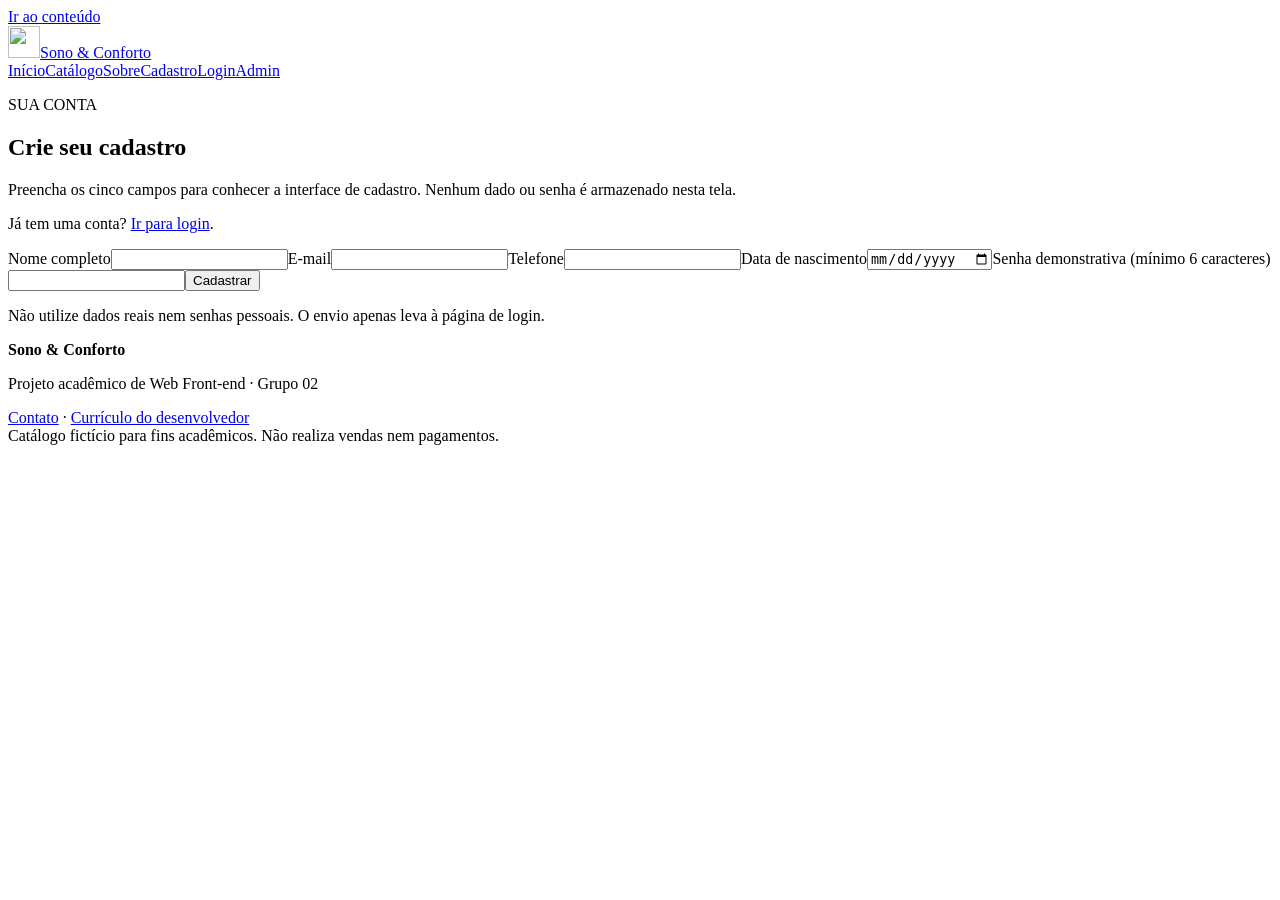
==== cadastro.html @ 830e0889 "Add files via upload envio inicial do projeto Sono & Conforto" ====
<!doctype html>
<html lang="pt-BR">
<head>
  <meta charset="utf-8">
  <meta name="viewport" content="width=device-width, initial-scale=1">
  <meta name="description" content="Sono &amp; Conforto — catálogo demonstrativo de colchões.">
  <title>Cadastro | Sono &amp; Conforto</title>
  <link rel="icon" href="img/moon.svg" type="image/svg+xml">
  <link rel="stylesheet" href="css/style.css">
  
</head>
<body>
  <a class="skip" href="#conteudo">Ir ao conteúdo</a>
  <header class="site-header"><div class="wrap header-inner">
    <a class="brand" href="index.html"><img src="img/moon.svg" width="32" height="32" alt="">Sono &amp; Conforto</a>
    <nav aria-label="Menu principal"><a href="index.html">Início</a><a href="index.html#catalogo">Catálogo</a><a href="index.html#sobre">Sobre</a><a href="cadastro.html" aria-current="page">Cadastro</a><a href="login.html">Login</a><a href="admin.html">Admin</a></nav>
  </div></header>
  <main id="conteudo"><section class="wrap form-layout"><div class="form-intro"><p class="eyebrow">SUA CONTA</p><h1>Crie seu cadastro</h1><p>Preencha os cinco campos para conhecer a interface de cadastro. Nenhum dado ou senha é armazenado nesta tela.</p><p>Já tem uma conta? <a href="login.html">Ir para login</a>.</p></div><div class="panel"><form id="cadastro-form" action="login.html" method="get"><label for="nome">Nome completo</label><input id="nome" type="text" autocomplete="name" required maxlength="100"><label for="email">E-mail</label><input id="email" type="email" autocomplete="email" required maxlength="254"><label for="telefone">Telefone</label><input id="telefone" type="tel" autocomplete="tel" required maxlength="25"><label for="nascimento">Data de nascimento</label><input id="nascimento" type="date" autocomplete="bday" required><label for="senha">Senha demonstrativa (mínimo 6 caracteres)</label><input id="senha" type="password" autocomplete="new-password" required minlength="6"><button class="button" type="submit">Cadastrar</button><p class="small">Não utilize dados reais nem senhas pessoais. O envio apenas leva à página de login.</p></form></div></section></main>
  <footer class="site-footer"><div class="wrap footer-inner"><div><strong>Sono &amp; Conforto</strong><p>Projeto acadêmico de Web Front-end · Grupo 02</p></div><div><a href="index.html#contato">Contato</a> · <a href="curriculo.html">Currículo do desenvolvedor</a></div></div><div class="wrap footer-note">Catálogo fictício para fins acadêmicos. Não realiza vendas nem pagamentos.</div></footer>
</body>
</html>
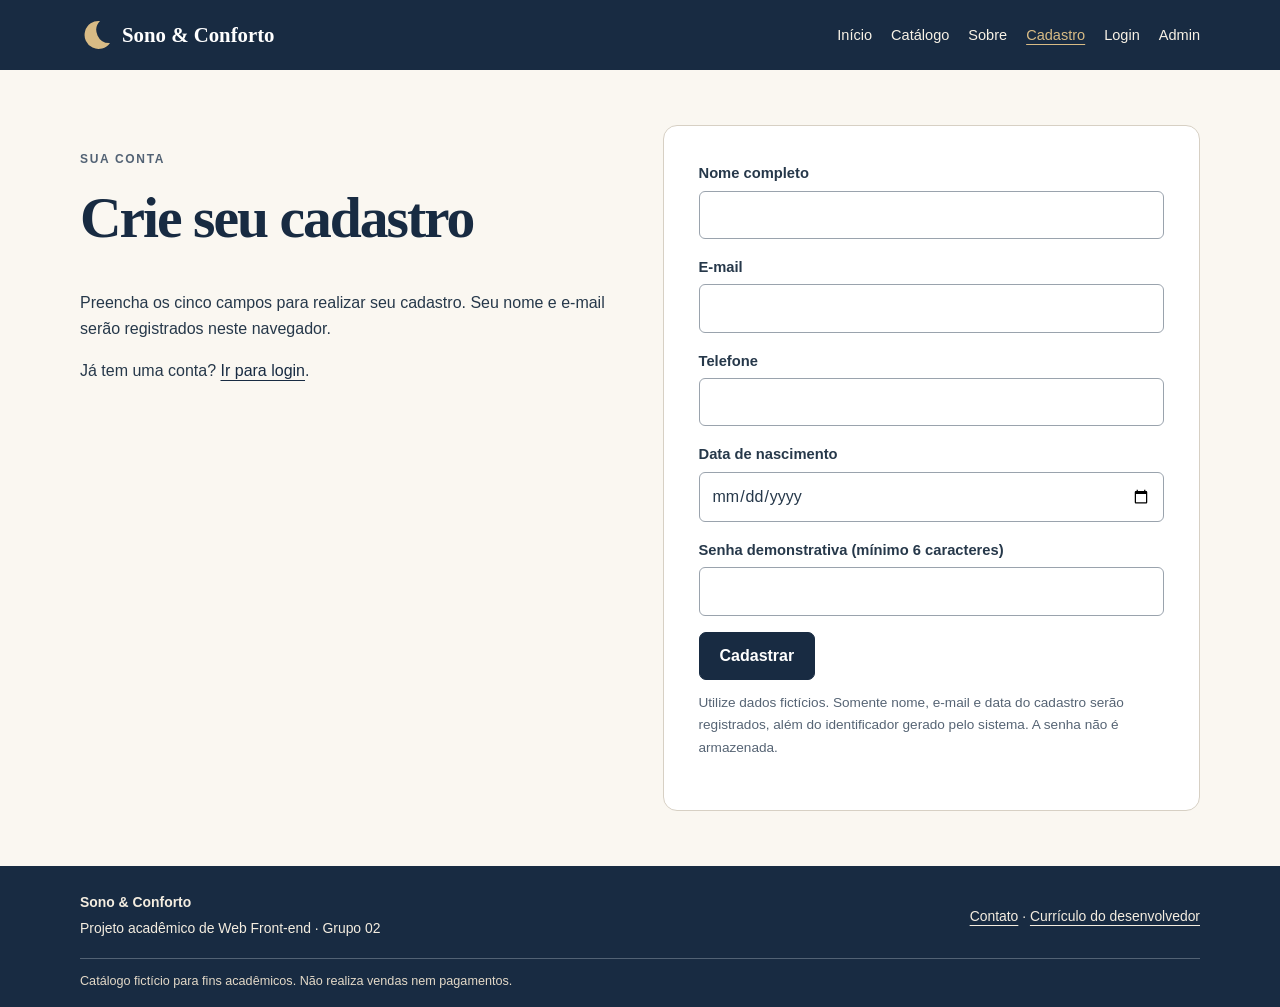
==== commit a5a982e1: "Add files via upload" ====
--- a/cadastro.html
+++ b/cadastro.html
@@ -7,7 +7,7 @@
   <title>Cadastro | Sono &amp; Conforto</title>
   <link rel="icon" href="img/moon.svg" type="image/svg+xml">
   <link rel="stylesheet" href="css/style.css">
-  
+  <script src="js/cadastro.js" defer></script>
 </head>
 <body>
   <a class="skip" href="#conteudo">Ir ao conteúdo</a>
@@ -15,7 +15,7 @@
     <a class="brand" href="index.html"><img src="img/moon.svg" width="32" height="32" alt="">Sono &amp; Conforto</a>
     <nav aria-label="Menu principal"><a href="index.html">Início</a><a href="index.html#catalogo">Catálogo</a><a href="index.html#sobre">Sobre</a><a href="cadastro.html" aria-current="page">Cadastro</a><a href="login.html">Login</a><a href="admin.html">Admin</a></nav>
   </div></header>
-  <main id="conteudo"><section class="wrap form-layout"><div class="form-intro"><p class="eyebrow">SUA CONTA</p><h1>Crie seu cadastro</h1><p>Preencha os cinco campos para conhecer a interface de cadastro. Nenhum dado ou senha é armazenado nesta tela.</p><p>Já tem uma conta? <a href="login.html">Ir para login</a>.</p></div><div class="panel"><form id="cadastro-form" action="login.html" method="get"><label for="nome">Nome completo</label><input id="nome" type="text" autocomplete="name" required maxlength="100"><label for="email">E-mail</label><input id="email" type="email" autocomplete="email" required maxlength="254"><label for="telefone">Telefone</label><input id="telefone" type="tel" autocomplete="tel" required maxlength="25"><label for="nascimento">Data de nascimento</label><input id="nascimento" type="date" autocomplete="bday" required><label for="senha">Senha demonstrativa (mínimo 6 caracteres)</label><input id="senha" type="password" autocomplete="new-password" required minlength="6"><button class="button" type="submit">Cadastrar</button><p class="small">Não utilize dados reais nem senhas pessoais. O envio apenas leva à página de login.</p></form></div></section></main>
+  <main id="conteudo"><section class="wrap form-layout"><div class="form-intro"><p class="eyebrow">SUA CONTA</p><h1>Crie seu cadastro</h1><p>Preencha os cinco campos para realizar seu cadastro. Seu nome e e-mail serão registrados neste navegador.</p><p>Já tem uma conta? <a href="login.html">Ir para login</a>.</p></div><div class="panel"><form id="cadastro-form" action="login.html" method="get"><label for="nome">Nome completo</label><input id="nome" type="text" autocomplete="name" required maxlength="100"><label for="email">E-mail</label><input id="email" type="email" autocomplete="email" required maxlength="254"><label for="telefone">Telefone</label><input id="telefone" type="tel" autocomplete="tel" required maxlength="25"><label for="nascimento">Data de nascimento</label><input id="nascimento" type="date" autocomplete="bday" required><label for="senha">Senha demonstrativa (mínimo 6 caracteres)</label><input id="senha" type="password" autocomplete="new-password" required minlength="6"><button class="button" type="submit">Cadastrar</button><p class="small">Utilize dados fictícios. Somente nome, e-mail e data do cadastro serão registrados, além do identificador gerado pelo sistema. A senha não é armazenada.</p><p id="cadastro-mensagem" class="status" role="status" aria-live="polite" hidden></p></form></div></section></main>
   <footer class="site-footer"><div class="wrap footer-inner"><div><strong>Sono &amp; Conforto</strong><p>Projeto acadêmico de Web Front-end · Grupo 02</p></div><div><a href="index.html#contato">Contato</a> · <a href="curriculo.html">Currículo do desenvolvedor</a></div></div><div class="wrap footer-note">Catálogo fictício para fins acadêmicos. Não realiza vendas nem pagamentos.</div></footer>
 </body>
-</html>+</html>
--- a/css/style.css
+++ b/css/style.css
@@ -0,0 +1,5 @@
+:root{--navy:#182b42;--ink:#26384a;--beige:#e9deca;--cream:#faf7f1;--white:#fff;--gold:#d8bb85;--muted:#566474;--line:#d7d0c4;--danger:#a02b30}
+*{box-sizing:border-box}html{scroll-behavior:smooth}body{margin:0;background:var(--cream);color:var(--ink);font:16px/1.65 Arial, sans-serif;min-height:100vh;display:flex;flex-direction:column}main{flex:1}h1,h2,h3{font-family:Georgia,serif;line-height:1.18;color:var(--navy);margin:0 0 .65em}h1{font-size:clamp(2.1rem,4.5vw,3.8rem);letter-spacing:-.035em}h2{font-size:clamp(1.6rem,3vw,2.5rem)}h3{font-size:1.35rem}p{margin:0 0 1rem}a{color:var(--navy);text-underline-offset:4px}img{max-width:100%;height:auto;display:block}button,input{font:inherit}button{cursor:pointer}button:disabled{opacity:.5;cursor:not-allowed}a:focus-visible,button:focus-visible,input:focus-visible{outline:3px solid #9c7337;outline-offset:3px}.wrap{width:min(1120px,calc(100% - 40px));margin:auto}.site-header{background:var(--navy);color:var(--white)}.header-inner{display:flex;justify-content:space-between;align-items:center;gap:22px;padding:18px 0}.brand{display:flex;gap:10px;align-items:center;font-family:Georgia,serif;font-size:1.3rem;font-weight:bold;color:var(--white);text-decoration:none;white-space:nowrap}nav{display:flex;gap:19px;flex-wrap:wrap}nav a{color:#f8f2e6;text-decoration:none;font-size:.91rem}nav a:hover,nav a[aria-current=page]{color:var(--gold);text-decoration:underline}.skip{position:absolute;top:-100px;background:var(--white);padding:10px;z-index:2}.skip:focus{top:5px}.hero{background:var(--beige)}.hero-grid{display:grid;grid-template-columns:1fr 1fr;gap:40px;align-items:center;padding:55px 0}.hero-image{border-radius:20px;width:100%}.hero-copy p:not(.eyebrow){font-size:1.08rem;max-width:490px}.eyebrow{font-size:.75rem;font-weight:700;letter-spacing:.14em;color:#526274;margin:0 0 14px}.button{display:inline-block;padding:11px 20px;background:var(--navy);border:1px solid var(--navy);border-radius:7px;color:white;text-decoration:none;font-weight:700;line-height:1.5;text-align:center}.button:hover{background:#324a66}.secondary-link{display:inline-block;margin:8px 0 8px 12px;font-weight:bold}.benefits{display:grid;grid-template-columns:repeat(3,1fr);gap:20px;padding:25px 0;border-bottom:1px solid var(--line)}.benefits>div{display:flex;align-items:center;gap:12px}.benefits img{flex-shrink:0}.benefits p{font-size:.89rem;margin:0}.section{padding:50px 0}.intro{color:var(--muted);max-width:700px}.product-grid{display:grid;grid-template-columns:repeat(4,1fr);gap:18px;margin-top:25px}.product{background:white;border:1px solid var(--line);border-radius:12px;overflow:hidden}.product img{width:100%}.product-info{padding:18px}.product-info h3{margin-bottom:5px}.dimension{font-size:.82rem;color:var(--muted);margin-bottom:10px}.product-info p:not(.dimension){font-size:.92rem}.product-info a{font-size:.85rem;font-weight:bold}.about{background:var(--beige)}.about-grid{display:grid;grid-template-columns:1fr 1fr;gap:40px;padding:40px 0;align-items:center}.contact-card{background:white;border-radius:12px;padding:24px}.site-footer{background:var(--navy);color:#f4ede0;padding:25px 0 15px;font-size:.87rem}.site-footer a{color:#f4ede0}.footer-inner{display:flex;justify-content:space-between;align-items:center;gap:15px;flex-wrap:wrap}.footer-inner p{margin:3px 0}.footer-note{border-top:1px solid #526274;margin-top:15px;padding-top:12px;color:#e3d9c8;font-size:.79rem}.form-layout{display:grid;grid-template-columns:1fr 1fr;gap:45px;align-items:start;padding:55px 0}.form-intro{padding-top:25px}.panel{padding:clamp(20px,4vw,35px);background:white;border:1px solid var(--line);border-radius:14px}.panel h2{font-size:1.65rem}label{display:block;font-weight:bold;margin-bottom:5px;font-size:.92rem}input{display:block;width:100%;min-width:0;padding:10px 12px;border:1px solid #9aa3ad;border-radius:6px;color:var(--ink);background:white;margin-bottom:16px}input:focus{border-color:var(--navy)}.small{font-size:.85rem;color:var(--muted);margin-top:12px}.admin-layout{padding:45px 0;max-width:900px}.fields{display:grid;grid-template-columns:1fr 1fr;gap:16px}.actions{display:flex;gap:10px;flex-wrap:wrap}.outline{background:white;color:var(--navy)}.outline:hover{background:var(--beige)}.danger{background:white;color:var(--danger);border-color:var(--danger)}.danger:hover{background:#fff0f0}.status{min-height:1.6em;margin:12px 0;color:#245a42}.status.error{color:var(--danger)}hr{border:0;border-top:1px solid var(--line);margin:20px 0}.list-toolbar{display:flex;align-items:flex-end;justify-content:space-between;gap:12px}.list-toolbar>div{flex:1}.list-toolbar input{margin-bottom:0}.user-list{padding-left:23px;margin:14px 0}.user-list li{border-bottom:1px solid var(--line);padding:12px 0;overflow-wrap:anywhere}.user-row{display:flex;align-items:center;justify-content:space-between;gap:12px}.user-row div{min-width:0}.user-row span,.user-row time{display:block;font-size:.85rem;color:var(--muted)}.user-row button{flex-shrink:0;padding:6px 12px;font-size:.85rem}.empty{padding:16px;background:var(--cream);border-radius:6px;color:var(--muted)}.cv{max-width:800px}.cv .panel h2{margin-top:16px}[hidden]{display:none!important}
+@media(max-width:900px){.product-grid{grid-template-columns:repeat(2,1fr)}.header-inner{flex-direction:column;align-items:flex-start;gap:12px}.hero-grid{gap:22px}.form-layout{gap:25px}}@media(max-width:600px){.wrap{width:calc(100% - 30px)}nav{gap:9px 15px}.hero-grid,.about-grid,.form-layout,.fields{grid-template-columns:1fr;gap:20px}.hero-grid,.form-layout{padding:30px 0}.benefits{grid-template-columns:1fr;gap:12px}.product-grid{grid-template-columns:1fr}.section{padding:35px 0}.form-intro{padding-top:0}.list-toolbar{align-items:stretch;flex-direction:column}.user-row{align-items:flex-start;flex-direction:column}.secondary-link{margin-left:0;margin-right:12px}}
+
+.offer{padding:13px 16px;border-left:4px solid #9c7337;background:var(--beige);border-radius:4px;font-size:.92rem}
